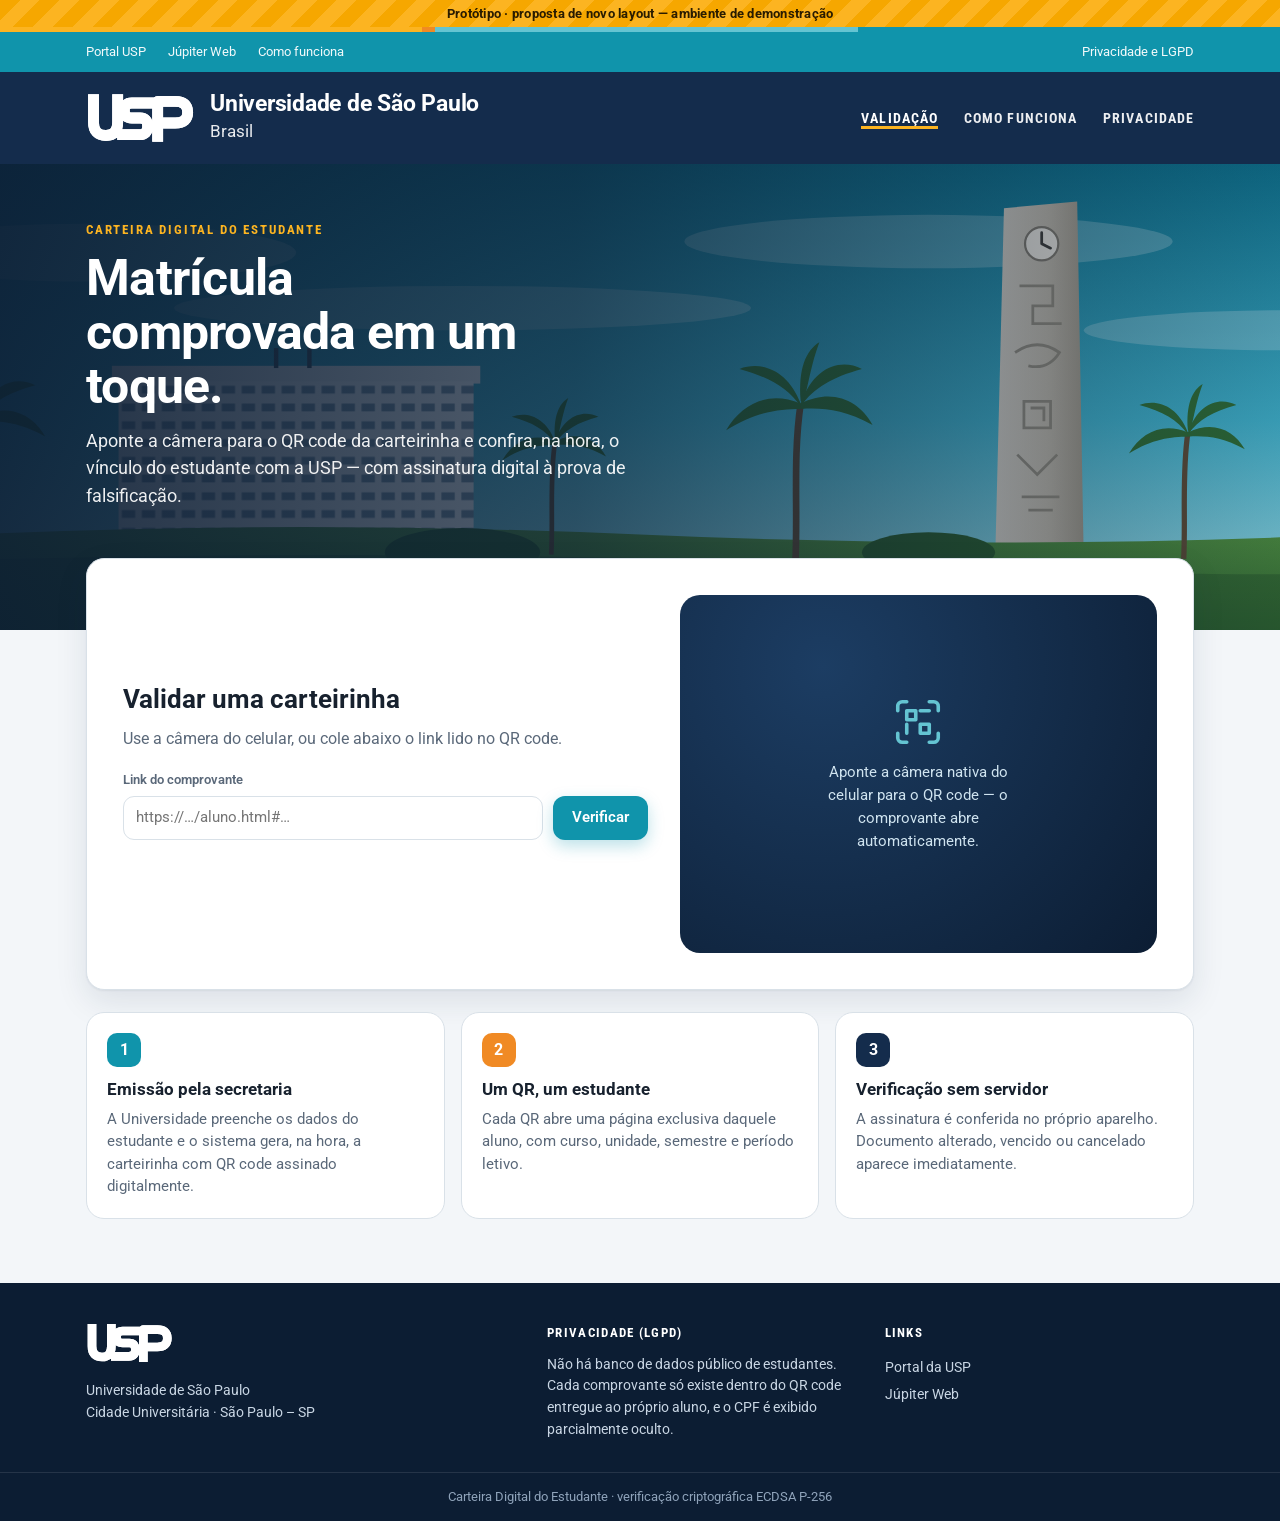
==== index.html @ 8ed50c0e "Carteira Digital do Estudante USP: portal, comprovante por QR e painel de emissao Co-Authored-By: Cl" ====
<!doctype html>
<html lang="pt-BR">
<head>
  <meta charset="utf-8">
  <meta name="viewport" content="width=device-width, initial-scale=1">
  <meta name="theme-color" content="#142c4c">
  <title>Carteira Digital USP</title>
  <meta name="description" content="Validação da Carteira Digital do Estudante da Universidade de São Paulo.">
  <link rel="icon" href="assets/img/logo-usp.svg" type="image/svg+xml">
  <link rel="preconnect" href="https://fonts.googleapis.com">
  <link rel="preconnect" href="https://fonts.gstatic.com" crossorigin>
  <link href="https://fonts.googleapis.com/css2?family=Roboto+Condensed:wght@700&family=Roboto+Mono:wght@400;600&family=Roboto:wght@400;500;600;700&display=swap" rel="stylesheet">
  <link rel="stylesheet" href="assets/css/usp.css">
  <style>
    .validador { position: relative; z-index: 3; margin-top: -72px; }
    .hero .container { padding-bottom: 120px; }
    .validador > .painel { padding: clamp(20px, 4vw, 36px); display: grid; grid-template-columns: 1.1fr 1fr; gap: 32px; align-items: center; }
    .validador > .painel h2 { margin: 0 0 8px; font-size: 26px; }
    .validador > .painel p { margin: 0 0 18px; color: var(--muted); }
    .linha-form { display: flex; gap: 10px; }
    .linha-form .campo { flex: 1; }
    .camera {
      aspect-ratio: 4 / 3; max-height: 360px; width: 100%; border-radius: 20px; overflow: hidden; position: relative;
      background: radial-gradient(circle at 30% 20%, #1c3d63, var(--usp-marinho-2));
      display: grid; place-items: center; color: #cfe3ef; text-align: center;
    }
    .camera video { position: absolute; inset: 0; width: 100%; height: 100%; object-fit: cover; }
    .camera .mira { position: absolute; inset: 18%; border-radius: 18px; pointer-events: none;
      box-shadow: 0 0 0 999px rgba(5, 15, 30, .35);
      background:
        linear-gradient(var(--usp-amarelo), var(--usp-amarelo)) top left / 34px 4px no-repeat,
        linear-gradient(var(--usp-amarelo), var(--usp-amarelo)) top left / 4px 34px no-repeat,
        linear-gradient(var(--usp-amarelo), var(--usp-amarelo)) top right / 34px 4px no-repeat,
        linear-gradient(var(--usp-amarelo), var(--usp-amarelo)) top right / 4px 34px no-repeat,
        linear-gradient(var(--usp-amarelo), var(--usp-amarelo)) bottom left / 34px 4px no-repeat,
        linear-gradient(var(--usp-amarelo), var(--usp-amarelo)) bottom left / 4px 34px no-repeat,
        linear-gradient(var(--usp-amarelo), var(--usp-amarelo)) bottom right / 34px 4px no-repeat,
        linear-gradient(var(--usp-amarelo), var(--usp-amarelo)) bottom right / 4px 34px no-repeat;
    }
    .camera .mira::after { content: ''; position: absolute; left: 8%; right: 8%; height: 2px; top: 10%; background: var(--usp-ciano); box-shadow: 0 0 12px var(--usp-ciano); animation: varrer 2.2s ease-in-out infinite alternate; }
    @keyframes varrer { to { top: 90%; } }
    .camera .aviso { position: relative; padding: 24px; max-width: 30ch; font-size: 15px; }
    .camera .aviso svg { width: 54px; height: 54px; display: block; margin: 0 auto 12px; color: var(--usp-ciano); }
    .msg { margin-top: 10px; font-size: 14px; min-height: 20px; }
    .msg.erro { color: var(--erro); }
    @media (max-width: 820px) { .validador > .painel { grid-template-columns: 1fr; } .linha-form { flex-direction: column; } }
  </style>
</head>
<body>
  <div class="faixa-demo" id="faixa-demo" hidden>Protótipo · proposta de novo layout — ambiente de demonstração</div>
  <div class="listra-topo"></div>
  <nav class="barra-util" aria-label="Acesso rápido">
    <div class="container">
      <a href="https://www5.usp.br/">Portal USP</a>
      <a href="https://uspdigital.usp.br/jupiterweb/">Júpiter Web</a>
      <a href="#como-funciona">Como funciona</a>
      <span class="espaco"></span>
      <a href="#privacidade">Privacidade e LGPD</a>
    </div>
  </nav>
  <header class="cabecalho">
    <div class="container">
      <a class="marca" href="index.html">
        <img src="assets/img/logo-usp.svg" alt="USP">
        <span><span class="titulo">Universidade de São Paulo</span><br><span class="subtitulo">Brasil</span></span>
      </a>
      <nav class="nav-principal" aria-label="Principal">
        <a href="index.html" aria-current="page">Validação</a>
        <a href="#como-funciona">Como funciona</a>
        <a href="#privacidade">Privacidade</a>
      </nav>
    </div>
  </header>

  <section class="hero">
    <div class="container">
      <div class="sobretitulo">Carteira Digital do Estudante</div>
      <h1>Matrícula comprovada em um toque.</h1>
      <p>Aponte a câmera para o QR code da carteirinha e confira, na hora, o vínculo do estudante com a USP — com assinatura digital à prova de falsificação.</p>
    </div>
  </section>

  <main class="container validador">
    <section class="painel">
      <div>
        <h2>Validar uma carteirinha</h2>
        <p>Use a câmera do celular, ou cole abaixo o link lido no QR code.</p>
        <form class="linha-form" id="form-link">
          <div class="campo">
            <label for="link">Link do comprovante</label>
            <input id="link" type="url" inputmode="url" placeholder="https://…/aluno.html#…" autocomplete="off">
          </div>
          <button class="btn btn-primario" type="submit" style="align-self:end">Verificar</button>
        </form>
        <div class="msg" id="msg" role="status"></div>
      </div>
      <div class="camera" id="camera">
        <div class="aviso" id="camera-aviso">
          <svg viewBox="0 0 24 24" fill="none" stroke="currentColor" stroke-width="1.6" stroke-linecap="round" stroke-linejoin="round" aria-hidden="true"><path d="M3 7V5a2 2 0 0 1 2-2h2M17 3h2a2 2 0 0 1 2 2v2M21 17v2a2 2 0 0 1-2 2h-2M7 21H5a2 2 0 0 1-2-2v-2"/><path d="M7 7h4v4H7zM13 13h4v4h-4zM13 7h4M7 13v4"/></svg>
          <div id="camera-texto">Aponte a câmera nativa do celular para o QR code — o comprovante abre automaticamente.</div>
          <button class="btn btn-amarelo" id="btn-camera" type="button" style="margin-top:16px" hidden>Abrir câmera aqui</button>
        </div>
      </div>
    </section>

    <section class="cards-info" id="como-funciona" aria-label="Como funciona">
      <div class="painel">
        <div class="num">1</div>
        <h3>Emissão pela secretaria</h3>
        <p>A Universidade preenche os dados do estudante e o sistema gera, na hora, a carteirinha com QR code assinado digitalmente.</p>
      </div>
      <div class="painel">
        <div class="num">2</div>
        <h3>Um QR, um estudante</h3>
        <p>Cada QR abre uma página exclusiva daquele aluno, com curso, unidade, semestre e período letivo.</p>
      </div>
      <div class="painel">
        <div class="num">3</div>
        <h3>Verificação sem servidor</h3>
        <p>A assinatura é conferida no próprio aparelho. Documento alterado, vencido ou cancelado aparece imediatamente.</p>
      </div>
    </section>
  </main>

  <footer class="rodape" id="privacidade">
    <div class="container">
      <div>
        <img src="assets/img/logo-usp.svg" alt="USP">
        <div>Universidade de São Paulo</div>
        <div>Cidade Universitária · São Paulo – SP</div>
      </div>
      <div>
        <h4>Privacidade (LGPD)</h4>
        <p style="margin:0">Não há banco de dados público de estudantes. Cada comprovante só existe dentro do QR code entregue ao próprio aluno, e o CPF é exibido parcialmente oculto.</p>
      </div>
      <div>
        <h4>Links</h4>
        <a href="https://www5.usp.br/">Portal da USP</a>
        <a href="https://uspdigital.usp.br/jupiterweb/">Júpiter Web</a>
      </div>
    </div>
    <div class="base">Carteira Digital do Estudante · verificação criptográfica ECDSA P-256</div>
  </footer>

  <script src="assets/js/config.js"></script>
  <script src="assets/js/core.js"></script>
  <script>
  (function () {
    'use strict';
    const cfg = USP.configAtiva();
    if (cfg.modoDemonstracao !== false) document.getElementById('faixa-demo').hidden = false;

    const msg = document.getElementById('msg');
    function abrir(texto) {
      const t = String(texto || '').trim();
      const i = t.indexOf('#');
      if (i === -1 || !/aluno\.html/.test(t.slice(0, i))) {
        msg.className = 'msg erro';
        msg.textContent = 'Esse link não é de um comprovante da Carteira Digital.';
        return false;
      }
      location.href = 'aluno.html' + t.slice(i);
      return true;
    }
    document.getElementById('form-link').addEventListener('submit', e => {
      e.preventDefault();
      abrir(document.getElementById('link').value);
    });

    // Leitor integrado (Chrome/Edge no Android e desktop). No iPhone, a câmera nativa já abre o link.
    if ('BarcodeDetector' in window && navigator.mediaDevices) {
      const btn = document.getElementById('btn-camera');
      btn.hidden = false;
      document.getElementById('camera-texto').textContent = 'Leia o QR code direto por aqui, sem instalar nada.';
      btn.addEventListener('click', async () => {
        try {
          const detector = new BarcodeDetector({ formats: ['qr_code'] });
          const stream = await navigator.mediaDevices.getUserMedia({ video: { facingMode: 'environment' } });
          const video = document.createElement('video');
          video.setAttribute('playsinline', '');
          video.muted = true;
          video.srcObject = stream;
          const cam = document.getElementById('camera');
          document.getElementById('camera-aviso').remove();
          cam.append(video);
          const mira = document.createElement('div');
          mira.className = 'mira';
          cam.append(mira);
          await video.play();
          const ler = async () => {
            try {
              const achados = await detector.detect(video);
              if (achados.length && abrir(achados[0].rawValue)) {
                stream.getTracks().forEach(t => t.stop());
                return;
              }
            } catch (e) { /* quadro ainda não pronto */ }
            requestAnimationFrame(ler);
          };
          ler();
        } catch (e) {
          msg.className = 'msg erro';
          msg.textContent = 'Não foi possível acessar a câmera. Use a câmera nativa do celular ou cole o link.';
        }
      });
    }
  })();
  </script>
</body>
</html>
---- assets/css/usp.css ----
/* =====================================================================
   USP · Carteira Digital do Estudante — identidade visual compartilhada
   Paleta inspirada no portal www5.usp.br (azul-petróleo, ciano, amarelo)
   ===================================================================== */
:root {
  --usp-azul: #1094ab;
  --usp-azul-escuro: #0b7489;
  --usp-ciano: #64c4d2;
  --usp-amarelo: #fcb421;
  --usp-marinho: #142c4c;
  --usp-marinho-2: #0c1d33;

  --bg: #f3f6f9;
  --surface: #ffffff;
  --surface-2: #eef3f7;
  --text: #17212e;
  --muted: #5a6879;
  --border: #d9e1e8;
  --link: #0b7489;

  --ok: #15803d;
  --ok-forte: #22c55e;
  --ok-bg: #e7f6ec;
  --erro: #b42318;
  --erro-bg: #fdecea;
  --alerta: #a15c07;
  --alerta-bg: #fff4dc;

  --sombra: 0 1px 2px rgba(16, 40, 70, .06), 0 12px 32px rgba(16, 40, 70, .10);
  --raio: 18px;
  --container: 1140px;
  --fonte: 'Roboto', system-ui, -apple-system, 'Segoe UI', sans-serif;
  --fonte-display: 'Roboto Condensed', 'Roboto', system-ui, sans-serif;
  --mono: 'Roboto Mono', ui-monospace, 'Cascadia Mono', Consolas, monospace;
  color-scheme: light;
}
@media (prefers-color-scheme: dark) {
  :root:not([data-theme="light"]) {
    --bg: #0a121e;
    --surface: #111b2a;
    --surface-2: #172438;
    --text: #e5ecf4;
    --muted: #9badc2;
    --border: #23344b;
    --link: #7fd3e0;
    --ok: #4ade80;
    --ok-bg: #0e2a1a;
    --erro: #f87171;
    --erro-bg: #2d1414;
    --alerta: #fbbf24;
    --alerta-bg: #2a200c;
    --sombra: 0 1px 2px rgba(0, 0, 0, .4), 0 12px 32px rgba(0, 0, 0, .35);
    color-scheme: dark;
  }
}
:root[data-theme="dark"] {
  --bg: #0a121e;
  --surface: #111b2a;
  --surface-2: #172438;
  --text: #e5ecf4;
  --muted: #9badc2;
  --border: #23344b;
  --link: #7fd3e0;
  --ok: #4ade80;
  --ok-bg: #0e2a1a;
  --erro: #f87171;
  --erro-bg: #2d1414;
  --alerta: #fbbf24;
  --alerta-bg: #2a200c;
  --sombra: 0 1px 2px rgba(0, 0, 0, .4), 0 12px 32px rgba(0, 0, 0, .35);
  color-scheme: dark;
}

*, *::before, *::after { box-sizing: border-box; }
html { -webkit-text-size-adjust: 100%; }
body {
  margin: 0;
  background: var(--bg);
  color: var(--text);
  font-family: var(--fonte);
  font-size: 16px;
  line-height: 1.55;
  overflow-x: hidden;
}
a { color: var(--link); }
img, svg { max-width: 100%; }
[hidden] { display: none !important; }
.container { width: 100%; max-width: var(--container); margin: 0 auto; padding: 0 16px; }
.sr-only { position: absolute; width: 1px; height: 1px; overflow: hidden; clip: rect(0 0 0 0); white-space: nowrap; }
:focus-visible { outline: 3px solid var(--usp-amarelo); outline-offset: 2px; border-radius: 6px; }

/* ---------- Faixa de protótipo ---------- */
.faixa-demo {
  background: repeating-linear-gradient(-45deg, #fcb421 0 14px, #f6a700 14px 28px);
  color: #2a1c00;
  font-size: 12.5px;
  font-weight: 700;
  text-align: center;
  padding: 4px 16px;
  letter-spacing: .02em;
}

/* ---------- Barra utilitária (topo azul) ---------- */
.listra-topo { height: 5px; background: linear-gradient(90deg, var(--usp-amarelo) 0 33%, #f08a24 33% 34%, var(--usp-ciano) 34% 67%, var(--usp-azul) 67%); }
.barra-util { background: var(--usp-azul); color: #fff; font-size: 13px; }
.barra-util .container { display: flex; gap: 22px; align-items: center; min-height: 40px; overflow-x: auto; scrollbar-width: none; }
.barra-util .container::-webkit-scrollbar { display: none; }
.barra-util a { color: #fff; text-decoration: none; white-space: nowrap; opacity: .95; display: inline-flex; gap: 6px; align-items: center; }
.barra-util a:hover { opacity: 1; text-decoration: underline; }
.barra-util .espaco { flex: 1; }

/* ---------- Cabeçalho ---------- */
.cabecalho { background: var(--usp-marinho); color: #fff; position: relative; z-index: 2; }
.cabecalho .container { display: flex; align-items: center; gap: 24px; min-height: 92px; }
.marca { display: flex; align-items: center; gap: 14px; color: #fff; text-decoration: none; }
.marca img { height: 50px; width: auto; }
.marca .titulo { font-size: 23px; font-weight: 700; line-height: 1.05; letter-spacing: -.01em; }
.marca .subtitulo { font-size: 17px; font-weight: 400; opacity: .9; }
.nav-principal { margin-left: auto; display: flex; gap: 26px; }
.nav-principal a { color: #fff; text-decoration: none; font-family: var(--fonte-display); font-weight: 700; font-size: 13.5px; letter-spacing: .08em; text-transform: uppercase; opacity: .92; }
.nav-principal a:hover, .nav-principal a[aria-current] { opacity: 1; box-shadow: inset 0 -3px 0 var(--usp-amarelo); }
@media (max-width: 860px) {
  .nav-principal { display: none; }
  .marca img { height: 40px; }
  .marca .titulo { font-size: 18px; }
  .marca .subtitulo { font-size: 14px; }
  .cabecalho .container { min-height: 74px; }
}

/* ---------- Hero com a ilustração do campus ---------- */
.hero {
  position: relative;
  color: #fff;
  background: var(--usp-marinho-2) url('../img/campus.svg') center bottom / cover no-repeat;
  overflow: hidden;
}
.hero::before {
  content: '';
  position: absolute; inset: 0;
  background: linear-gradient(90deg, rgba(12, 29, 51, .92) 0%, rgba(12, 29, 51, .70) 45%, rgba(12, 29, 51, .15) 100%);
}
.hero .container { position: relative; padding-top: 56px; padding-bottom: 64px; }
.hero .sobretitulo { font-family: var(--fonte-display); text-transform: uppercase; letter-spacing: .14em; font-size: 13px; font-weight: 700; color: var(--usp-amarelo); }
.hero h1 { font-size: clamp(30px, 4.6vw, 50px); line-height: 1.08; margin: 10px 0 14px; max-width: 16ch; letter-spacing: -.015em; }
.hero p { font-size: 18px; max-width: 54ch; margin: 0; opacity: .92; }
.hero.compacto .container { padding-top: 34px; padding-bottom: 96px; }
.hero.compacto h1 { font-size: clamp(26px, 3.6vw, 38px); max-width: none; }

/* ---------- Botões e campos ---------- */
.btn {
  display: inline-flex; align-items: center; justify-content: center; gap: 8px;
  border: 1px solid transparent; border-radius: 12px;
  padding: 11px 18px; min-height: 44px;
  font: 600 15px/1.1 var(--fonte); text-decoration: none; cursor: pointer;
  transition: transform .12s ease, box-shadow .2s ease, background .2s ease;
}
.btn:active { transform: translateY(1px); }
.btn:disabled { opacity: .55; cursor: not-allowed; }
.btn-primario { background: var(--usp-azul); color: #fff; box-shadow: 0 6px 16px rgba(16, 148, 171, .28); }
.btn-primario:hover { background: var(--usp-azul-escuro); }
.btn-amarelo { background: var(--usp-amarelo); color: #2a1c00; }
.btn-amarelo:hover { filter: brightness(.96); }
.btn-sec { background: var(--surface); color: var(--text); border-color: var(--border); }
.btn-sec:hover { background: var(--surface-2); }
.btn-perigo { background: transparent; color: var(--erro); border-color: currentColor; }
.btn-pequeno { min-height: 34px; padding: 6px 12px; font-size: 13.5px; border-radius: 10px; }
.btn svg { width: 18px; height: 18px; flex: none; }

.campo { display: flex; flex-direction: column; gap: 6px; min-width: 0; }
.campo label { font-size: 13px; font-weight: 600; color: var(--muted); }
.campo input, .campo select, .campo textarea {
  width: 100%; min-height: 44px; padding: 10px 12px;
  border: 1px solid var(--border); border-radius: 11px;
  background: var(--surface); color: var(--text);
  font: 15px/1.3 var(--fonte);
}
.campo textarea { min-height: 120px; resize: vertical; }
.campo input:focus, .campo select:focus, .campo textarea:focus { outline: none; border-color: var(--usp-azul); box-shadow: 0 0 0 3px rgba(16, 148, 171, .22); }
.campo .dica { font-size: 12.5px; color: var(--muted); }
.campo.erro input { border-color: var(--erro); }
.campo.ok input { border-color: var(--ok); }

.painel { background: var(--surface); border: 1px solid var(--border); border-radius: var(--raio); box-shadow: var(--sombra); }

/* ---------- Rodapé ---------- */
.rodape { background: var(--usp-marinho-2); color: #c9d6e4; margin-top: 64px; font-size: 14px; }
.rodape .container { display: grid; gap: 28px; grid-template-columns: 1.4fr 1fr 1fr; padding-top: 40px; padding-bottom: 32px; }
.rodape h4 { color: #fff; margin: 0 0 10px; font-family: var(--fonte-display); text-transform: uppercase; letter-spacing: .1em; font-size: 13px; }
.rodape a { color: #c9d6e4; text-decoration: none; display: block; padding: 3px 0; }
.rodape a:hover { color: #fff; }
.rodape img { height: 40px; margin-bottom: 10px; }
.rodape .base { border-top: 1px solid rgba(255, 255, 255, .1); padding: 14px 16px; text-align: center; font-size: 12.5px; color: #8fa3ba; }
@media (max-width: 760px) { .rodape .container { grid-template-columns: 1fr; } }

/* ---------- Página de verificação do aluno ---------- */
.verificacao { position: relative; z-index: 3; margin-top: -72px; }
.doc { padding: 0; overflow: hidden; }
.doc-faixa { height: 6px; background: linear-gradient(90deg, var(--usp-amarelo), var(--usp-azul) 50%, var(--usp-ciano)); }
.doc-corpo { padding: 28px clamp(18px, 4vw, 40px) 32px; }

.status {
  display: inline-flex; align-items: center; gap: 10px;
  padding: 8px 16px 8px 12px; border-radius: 999px;
  font-family: var(--fonte-display); font-weight: 700; letter-spacing: .08em; font-size: 14px; text-transform: uppercase;
}
.status .ponto { width: 11px; height: 11px; border-radius: 50%; background: currentColor; position: relative; }
.status .ponto::after { content: ''; position: absolute; inset: -5px; border-radius: 50%; border: 2px solid currentColor; opacity: 0; animation: pulso 1.8s ease-out infinite; }
.status.ok { background: var(--ok-bg); color: var(--ok); }
.status.erro { background: var(--erro-bg); color: var(--erro); }
.status.alerta { background: var(--alerta-bg); color: var(--alerta); }
@keyframes pulso { 0% { transform: scale(.6); opacity: .9; } 100% { transform: scale(1.6); opacity: 0; } }

.doc-topo { display: flex; flex-wrap: wrap; align-items: center; justify-content: space-between; gap: 14px; margin-bottom: 26px; }
.relogio { font-family: var(--mono); font-size: 13.5px; color: var(--muted); display: flex; align-items: center; gap: 8px; }
.relogio strong { color: var(--text); font-weight: 600; }

.aluno { display: grid; grid-template-columns: auto 1fr auto; gap: 26px; align-items: center; }
.avatar {
  --tam: 112px;
  width: var(--tam); height: var(--tam); border-radius: 50%;
  display: grid; place-items: center; position: relative;
  background: linear-gradient(135deg, var(--usp-marinho), var(--usp-azul));
  color: #fff; font: 700 38px/1 var(--fonte-display); letter-spacing: .02em;
}
.avatar::before {
  content: ''; position: absolute; inset: -6px; border-radius: 50%; z-index: -1;
  background: conic-gradient(from var(--giro, 0deg), var(--usp-amarelo), var(--usp-ciano), var(--usp-azul), #f08a24, var(--usp-amarelo));
  animation: girar 6s linear infinite;
}
@property --giro { syntax: '<angle>'; inherits: false; initial-value: 0deg; }
@keyframes girar { to { --giro: 360deg; } }

.aluno-nome { font-size: clamp(24px, 3.4vw, 34px); line-height: 1.12; margin: 0 0 6px; letter-spacing: -.01em; }
.aluno-id { display: flex; flex-wrap: wrap; gap: 8px 18px; color: var(--muted); font-size: 15px; }
.aluno-id b { color: var(--text); font-weight: 600; font-family: var(--mono); font-size: 14.5px; }

.selo {
  width: 118px; height: 118px; border-radius: 50%; position: relative; flex: none;
  display: grid; place-items: center; isolation: isolate;
}
.selo::before {
  content: ''; position: absolute; inset: 0; border-radius: 50%; z-index: -2;
  background: conic-gradient(from var(--giro, 0deg), #ffe08a, #7fe3f0, #c7a6ff, #8ff0b5, #ffd1a1, #ffe08a);
  animation: girar 4s linear infinite;
}
.selo::after {
  content: ''; position: absolute; inset: 7px; border-radius: 50%; z-index: -1;
  background: radial-gradient(circle at var(--mx, 30%) var(--my, 25%), rgba(255, 255, 255, .95), rgba(255, 255, 255, .55) 45%, rgba(220, 240, 245, .75));
}
.selo .selo-texto { text-align: center; color: var(--usp-marinho); font-family: var(--fonte-display); font-weight: 700; line-height: 1.05; }
.logo-mascara { display: block; background: currentColor; -webkit-mask: url('../img/logo-usp.svg') center / contain no-repeat; mask: url('../img/logo-usp.svg') center / contain no-repeat; }
.selo .logo-mascara { width: 56px; height: 26px; margin: 0 auto 4px; }
.selo .selo-texto small { font-size: 9.5px; letter-spacing: .12em; text-transform: uppercase; display: block; }

.declaracao {
  margin: 28px 0 24px; padding: 20px 22px; border-radius: 14px;
  background: var(--surface-2); border-left: 5px solid var(--usp-azul);
  font-size: 17.5px; line-height: 1.6;
}
.declaracao strong { color: var(--text); }

.grade-dados { display: grid; grid-template-columns: repeat(auto-fit, minmax(190px, 1fr)); gap: 1px; background: var(--border); border: 1px solid var(--border); border-radius: 14px; overflow: hidden; }
.grade-dados div { background: var(--surface); padding: 14px 16px; }
.grade-dados dt { font-size: 12px; font-weight: 700; color: var(--muted); text-transform: uppercase; letter-spacing: .07em; margin-bottom: 3px; }
.grade-dados dd { margin: 0; font-size: 16px; font-weight: 500; }

.jornada { margin-top: 26px; }
.jornada-topo { display: flex; justify-content: space-between; gap: 12px; font-size: 14px; color: var(--muted); margin-bottom: 10px; }
.jornada-topo strong { color: var(--text); }
.trilha { display: grid; grid-template-columns: repeat(var(--total, 8), 1fr); gap: 6px; }
.trilha span { height: 10px; border-radius: 6px; background: var(--surface-2); border: 1px solid var(--border); }
.trilha span.feito { background: var(--usp-azul); border-color: var(--usp-azul); }
.trilha span.atual { background: var(--usp-amarelo); border-color: var(--usp-amarelo); box-shadow: 0 0 0 3px rgba(252, 180, 33, .3); }

.autenticidade {
  margin-top: 26px; display: grid; grid-template-columns: auto 1fr; gap: 14px; align-items: start;
  padding: 16px 18px; border-radius: 14px; border: 1px dashed var(--border); font-size: 14.5px; color: var(--muted);
}
.autenticidade svg { width: 28px; height: 28px; color: var(--ok); }
.autenticidade strong { color: var(--text); }
.tecnico { margin-top: 10px; font-size: 13.5px; }
.tecnico summary { cursor: pointer; color: var(--link); font-weight: 600; }
.tecnico dl { display: grid; grid-template-columns: max-content 1fr; gap: 4px 14px; margin: 10px 0 0; }
.tecnico dt { color: var(--muted); }
.tecnico dd { margin: 0; font-family: var(--mono); word-break: break-all; color: var(--text); }

.acoes { display: flex; flex-wrap: wrap; gap: 10px; margin-top: 26px; }

.estado-falha { text-align: center; padding: 18px 0 8px; }
.estado-falha .icone { width: 84px; height: 84px; margin: 0 auto 16px; border-radius: 50%; display: grid; place-items: center; }
.estado-falha .icone svg { width: 44px; height: 44px; }
.estado-falha h2 { margin: 0 0 8px; font-size: 26px; }
.estado-falha p { margin: 0 auto; max-width: 52ch; color: var(--muted); }

.carregando { display: grid; place-items: center; gap: 14px; padding: 60px 0; color: var(--muted); }
.spinner { width: 42px; height: 42px; border-radius: 50%; border: 4px solid var(--surface-2); border-top-color: var(--usp-azul); animation: girar-simples .9s linear infinite; }
@keyframes girar-simples { to { transform: rotate(360deg); } }

.cards-info { display: grid; grid-template-columns: repeat(3, 1fr); gap: 16px; margin-top: 22px; }
.cards-info .painel { padding: 20px; box-shadow: none; }
.cards-info h3 { margin: 10px 0 6px; font-size: 16.5px; }
.cards-info p { margin: 0; color: var(--muted); font-size: 14.5px; }
.cards-info .num { width: 34px; height: 34px; border-radius: 10px; display: grid; place-items: center; font-weight: 700; color: #fff; background: var(--usp-azul); }
.cards-info .painel:nth-child(2) .num { background: #f08a24; }
.cards-info .painel:nth-child(3) .num { background: var(--usp-marinho); }
@media (max-width: 760px) { .cards-info { grid-template-columns: 1fr; } }

@media (max-width: 720px) {
  .aluno { grid-template-columns: auto 1fr; }
  .aluno .selo { grid-column: 1 / -1; justify-self: start; width: 96px; height: 96px; }
  .avatar { --tam: 84px; font-size: 30px; }
  .declaracao { font-size: 16px; }
  .grade-dados { grid-template-columns: 1fr 1fr; }
  .grade-dados div { padding: 12px; }
}

@media (prefers-reduced-motion: reduce) {
  *, *::before, *::after { animation: none !important; transition: none !important; }
}

/* ---------- Impressão do comprovante ---------- */
@media print {
  .faixa-demo, .barra-util, .nav-principal, .acoes, .rodape, .tecnico summary { display: none !important; }
  body { background: #fff; color: #000; }
  .cabecalho, .hero, .status, .avatar, .trilha span, .doc-faixa { -webkit-print-color-adjust: exact; print-color-adjust: exact; }
  .hero .container { padding: 18px 16px 24px; }
  .verificacao { margin-top: 12px; }
  .painel { box-shadow: none; }
  .tecnico[open] dl, .tecnico dl { display: grid !important; }
}
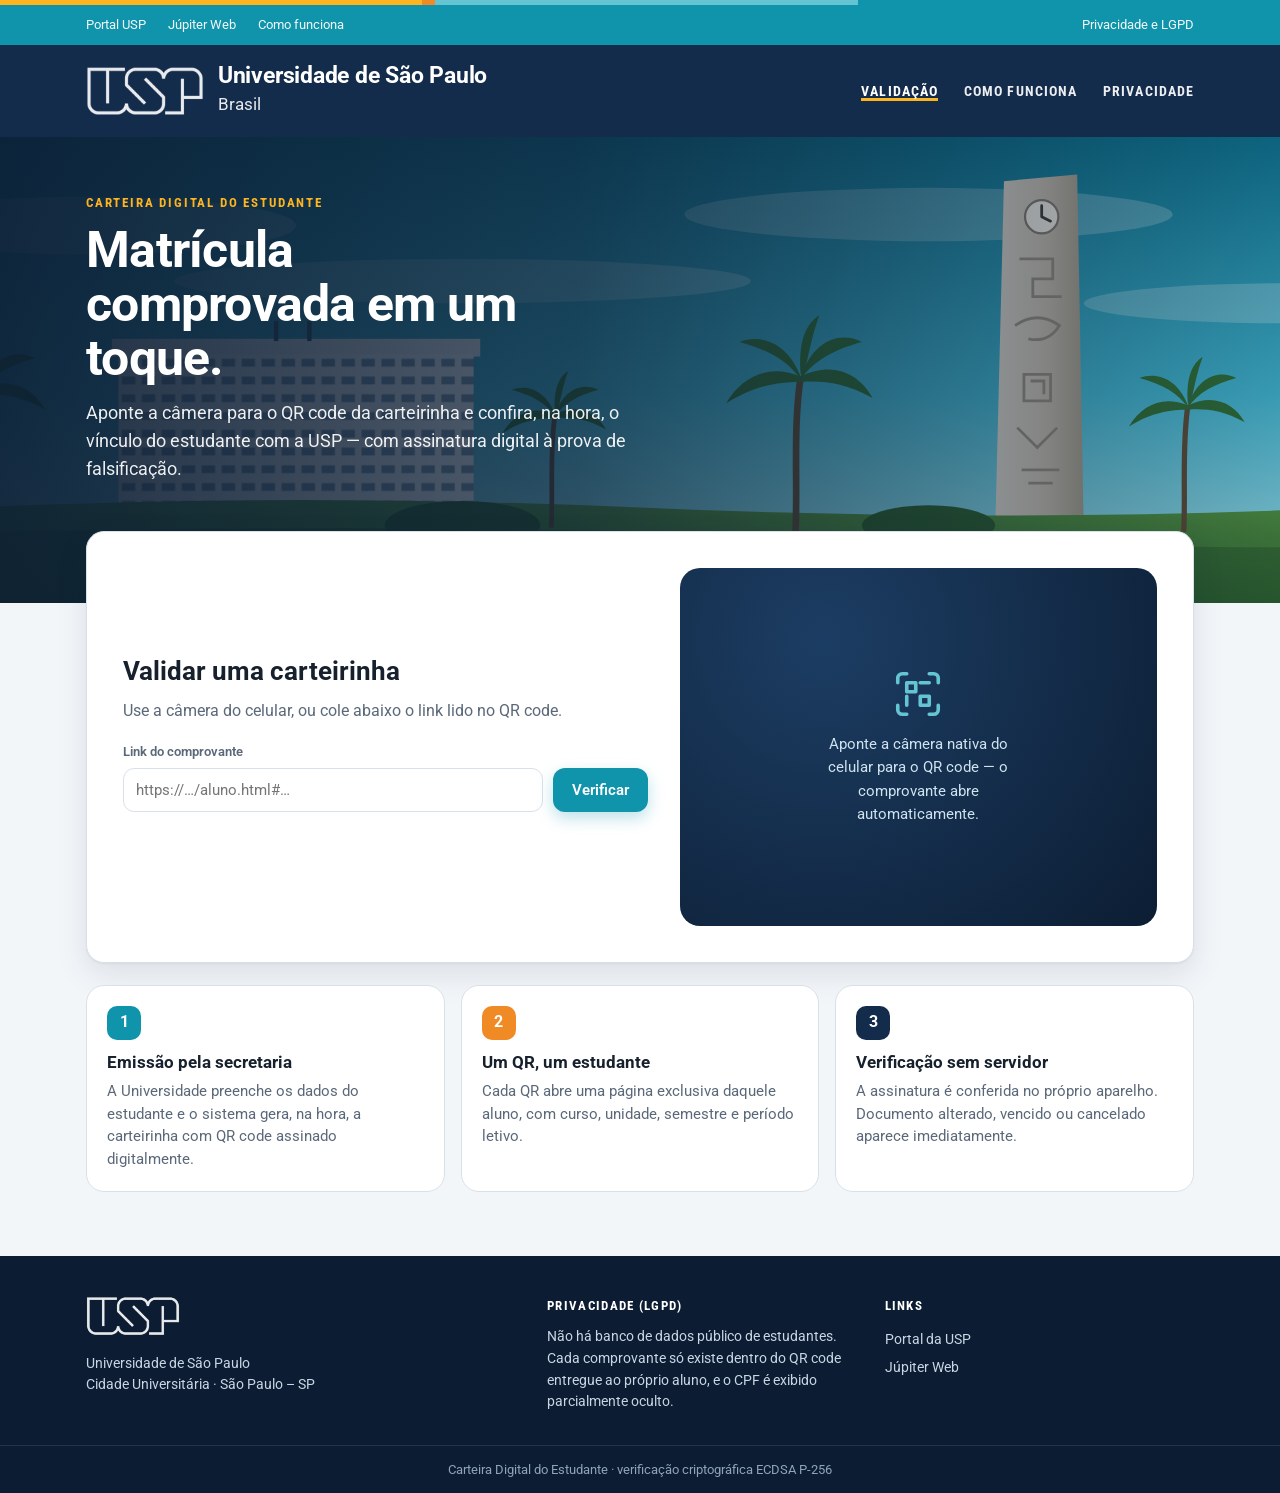
==== commit 1b326635: "Modo adotado: logo oficial, chaves publicadas e sem faixa de prototipo - config.js com a chave publi" ====
--- a/index.html
+++ b/index.html
@@ -4,9 +4,11 @@
   <meta charset="utf-8">
   <meta name="viewport" content="width=device-width, initial-scale=1">
   <meta name="theme-color" content="#142c4c">
+  <!-- Fora do domínio oficial usp.br: não indexar em buscadores -->
+  <meta name="robots" content="noindex, nofollow">
   <title>Carteira Digital USP</title>
   <meta name="description" content="Validação da Carteira Digital do Estudante da Universidade de São Paulo.">
-  <link rel="icon" href="assets/img/logo-usp.svg" type="image/svg+xml">
+  <link rel="icon" href="assets/img/logo-usp-escuro.png" type="image/png">
   <link rel="preconnect" href="https://fonts.googleapis.com">
   <link rel="preconnect" href="https://fonts.gstatic.com" crossorigin>
   <link href="https://fonts.googleapis.com/css2?family=Roboto+Condensed:wght@700&family=Roboto+Mono:wght@400;600&family=Roboto:wght@400;500;600;700&display=swap" rel="stylesheet">
@@ -61,7 +63,7 @@
   <header class="cabecalho">
     <div class="container">
       <a class="marca" href="index.html">
-        <img src="assets/img/logo-usp.svg" alt="USP">
+        <img src="assets/img/logo-usp.png" alt="USP">
         <span><span class="titulo">Universidade de São Paulo</span><br><span class="subtitulo">Brasil</span></span>
       </a>
       <nav class="nav-principal" aria-label="Principal">
@@ -125,7 +127,7 @@
   <footer class="rodape" id="privacidade">
     <div class="container">
       <div>
-        <img src="assets/img/logo-usp.svg" alt="USP">
+        <img src="assets/img/logo-usp.png" alt="USP">
         <div>Universidade de São Paulo</div>
         <div>Cidade Universitária · São Paulo – SP</div>
       </div>
--- a/assets/css/usp.css
+++ b/assets/css/usp.css
@@ -248,7 +248,7 @@
   background: radial-gradient(circle at var(--mx, 30%) var(--my, 25%), rgba(255, 255, 255, .95), rgba(255, 255, 255, .55) 45%, rgba(220, 240, 245, .75));
 }
 .selo .selo-texto { text-align: center; color: var(--usp-marinho); font-family: var(--fonte-display); font-weight: 700; line-height: 1.05; }
-.logo-mascara { display: block; background: currentColor; -webkit-mask: url('../img/logo-usp.svg') center / contain no-repeat; mask: url('../img/logo-usp.svg') center / contain no-repeat; }
+.logo-mascara { display: block; background: currentColor; -webkit-mask: url('../img/logo-usp.png') center / contain no-repeat; mask: url('../img/logo-usp.png') center / contain no-repeat; }
 .selo .logo-mascara { width: 56px; height: 26px; margin: 0 auto 4px; }
 .selo .selo-texto small { font-size: 9.5px; letter-spacing: .12em; text-transform: uppercase; display: block; }
 
